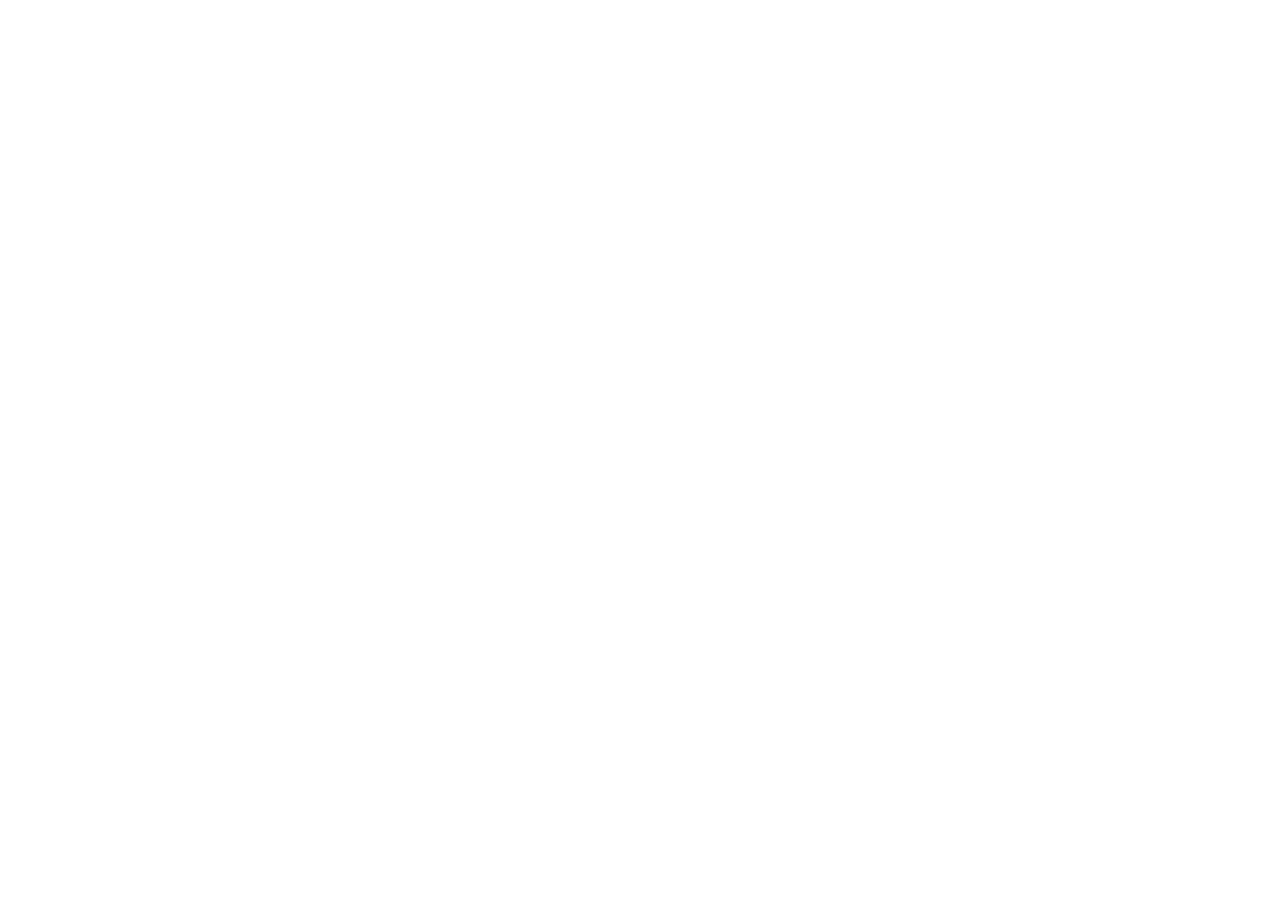
==== index.html @ 95b505ff "Fertig mk2.5" ====
<!DOCTYPE html>
<html lang="de">
<head>
    <meta charset="UTF-8">
    <title>index</title>
    <script>
        window.location = "http://localhost:63342/UTE-MidFi/bibliothek.html"
    </script>
</head>
<body>

</body>
</html>
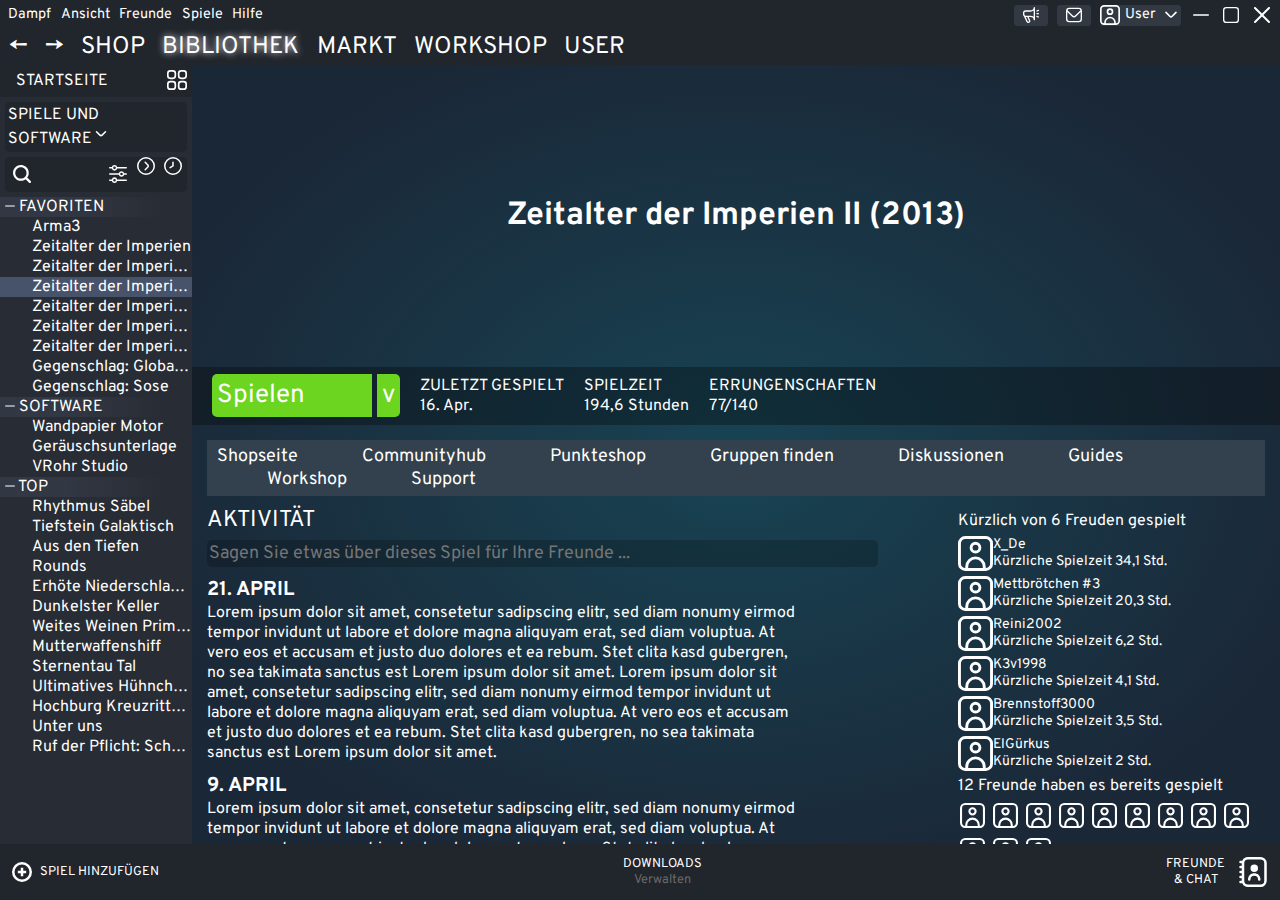
==== commit b6ed0cb1: "link update" ====
--- a/index.html
+++ b/index.html
@@ -4,7 +4,7 @@
     <meta charset="UTF-8">
     <title>index</title>
     <script>
-        window.location = "http://localhost:63342/UTE-MidFi/bibliothek.html"
+        window.location = "https://reini1001.github.io/UTE-MidFi/bibliothek.html"
     </script>
 </head>
 <body>
